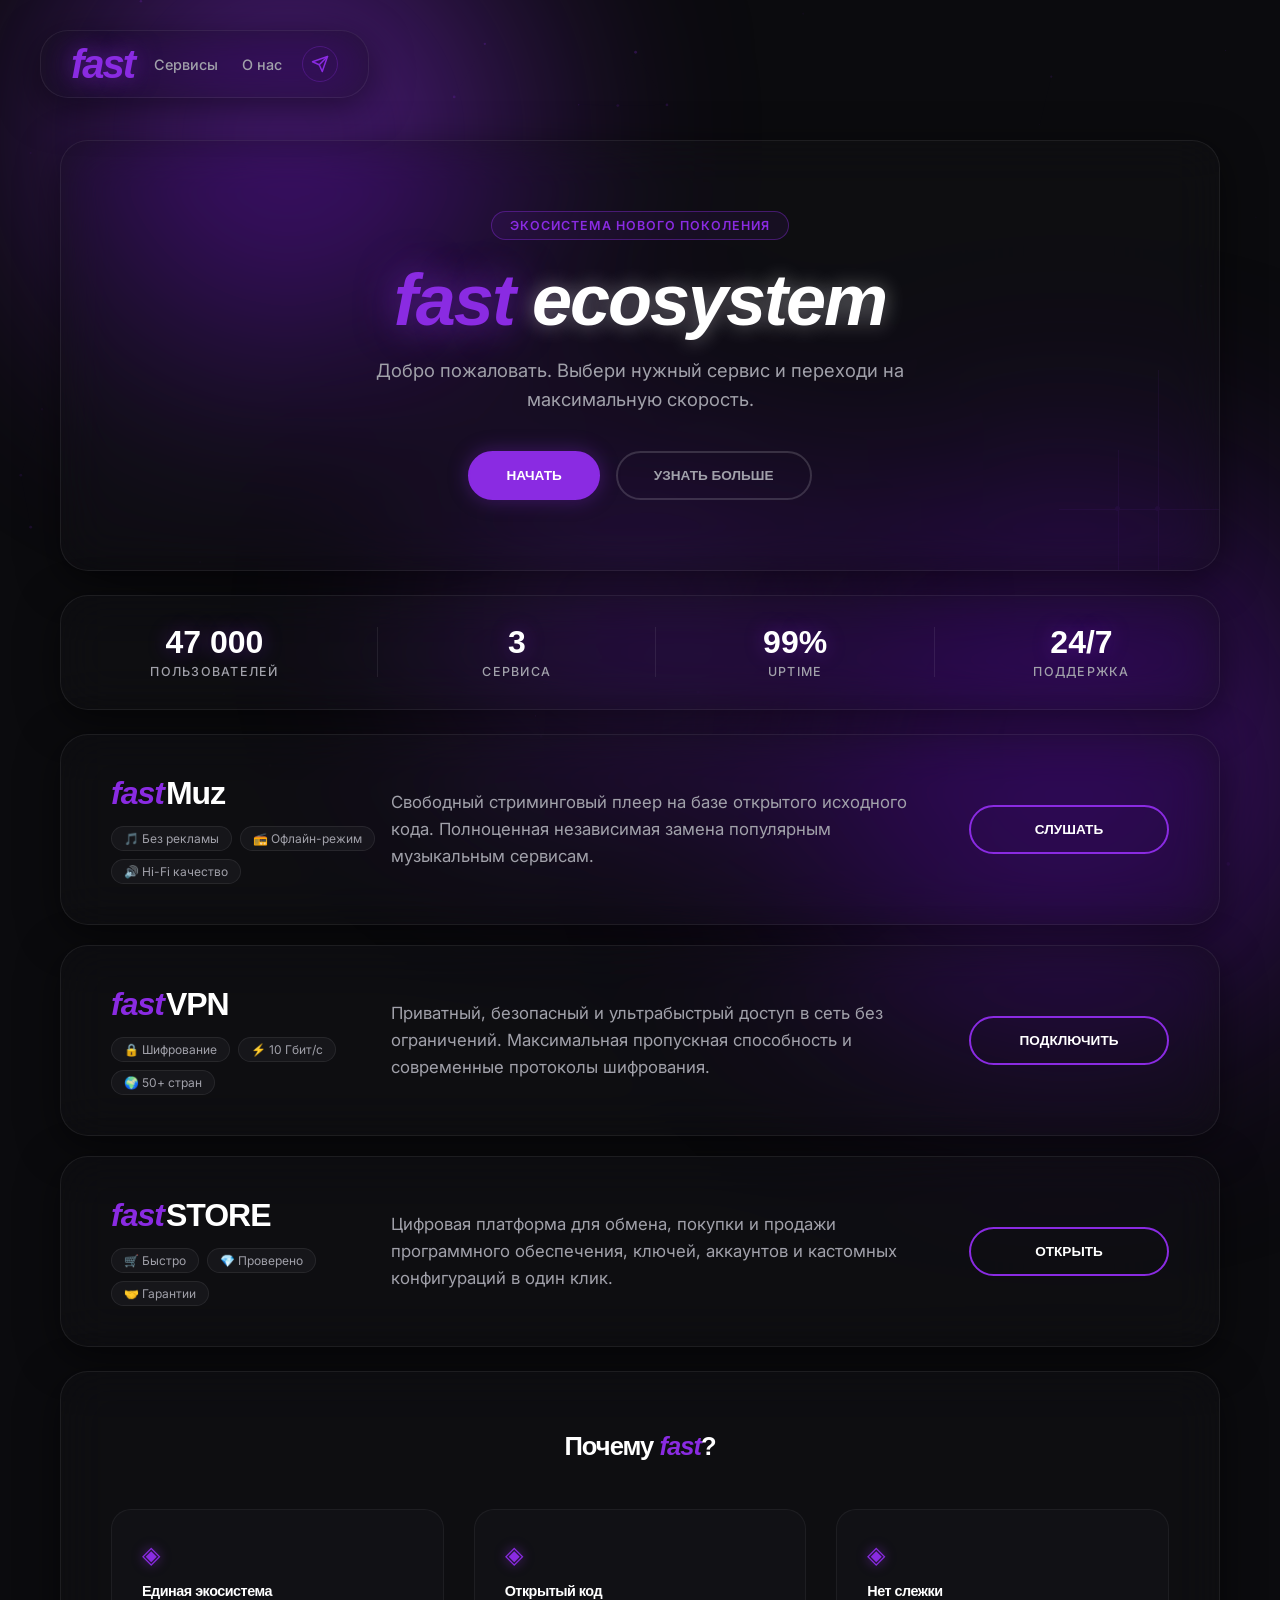
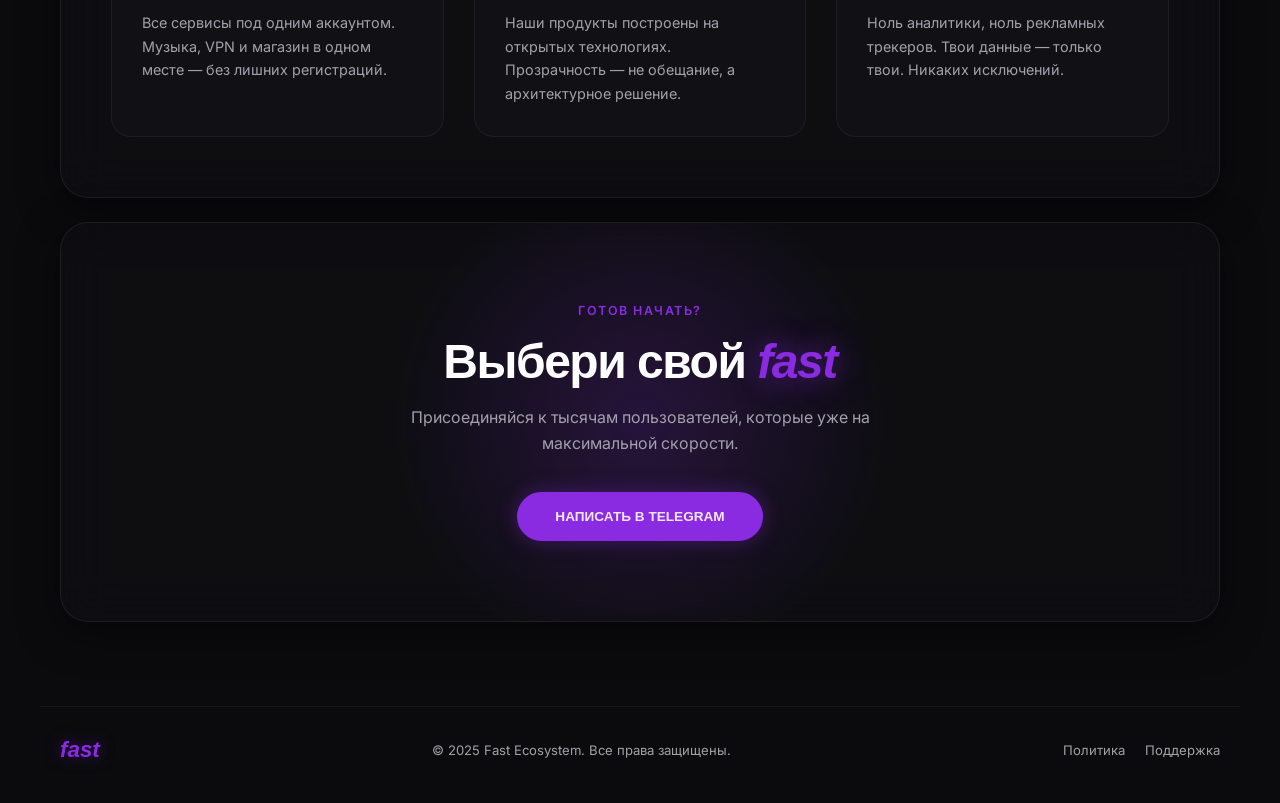
==== index.html @ edf83534 "Add files via upload" ====
<!DOCTYPE html>
<html lang="ru">
<head>
    <meta charset="UTF-8">
    <meta name="viewport" content="width=device-width, initial-scale=1.0">
    <title>FAST | Ecosystem</title>
    
    <link rel="shortcut icon" href="favicon.ico" type="image/x-icon">
    
    <link rel="preconnect" href="https://fonts.googleapis.com">
    <link rel="preconnect" href="https://fonts.gstatic.com" crossorigin>
    <link href="https://fonts.googleapis.com/css2?family=Inter:wght@400;500;600&family=Syncopate:wght@700&display=swap" rel="stylesheet">
    
    <link rel="stylesheet" href="style.css">
</head>
<body>

    <div class="blob blob-1"></div>
    <div class="blob blob-2"></div>
    <div class="blob blob-3"></div>

    <!-- Частицы фона -->
    <canvas id="particles-canvas"></canvas>

    <header class="top-nav glass-panel">
        <div class="logo"><i>fast</i></div>
        <nav class="nav-links">
            <a href="#services">Сервисы</a>
            <a href="#stats">О нас</a>
        </nav>
        <a href="https://t.me/твой_канал" target="_blank" class="tg-link">
            <svg xmlns="http://www.w3.org/2000/svg" viewBox="0 0 24 24" fill="none" stroke="currentColor" stroke-width="2" stroke-linecap="round" stroke-linejoin="round">
                <line x1="22" y1="2" x2="11" y2="13"></line>
                <polygon points="22 2 15 22 11 13 2 9 22 2"></polygon>
            </svg>
        </a>
    </header>

    <main class="container">
        
        <section class="hero glass-panel">
            <div class="hero-badge">Экосистема нового поколения</div>
            <h1 class="hero-title"><i>fast</i> <span class="white-logo">ecosystem</span></h1>
            <p class="hero-subtitle">Добро пожаловать. Выбери нужный сервис и переходи на максимальную скорость.</p>
            <div class="hero-cta">
                <a href="#services" class="btn btn-primary">Начать</a>
                <a href="#stats" class="btn btn-ghost">Узнать больше</a>
            </div>
            <!-- Декоративная сетка -->
            <div class="hero-grid-deco" aria-hidden="true">
                <div class="grid-line"></div>
                <div class="grid-line"></div>
                <div class="grid-line"></div>
                <div class="grid-dot"></div>
                <div class="grid-dot"></div>
            </div>
        </section>

        <!-- Блок статистики -->
        <section class="stats-row glass-panel" id="stats">
            <div class="stat-item">
                <span class="stat-num" data-target="47000">0</span>
                <span class="stat-label">Пользователей</span>
            </div>
            <div class="stat-divider"></div>
            <div class="stat-item">
                <span class="stat-num" data-target="3">0</span>
                <span class="stat-label">Сервиса</span>
            </div>
            <div class="stat-divider"></div>
            <div class="stat-item">
                <span class="stat-num" data-target="99" data-suffix="%">0</span>
                <span class="stat-label">Uptime</span>
            </div>
            <div class="stat-divider"></div>
            <div class="stat-item">
                <span class="stat-num" data-target="24" data-suffix="/7">0</span>
                <span class="stat-label">Поддержка</span>
            </div>
        </section>

        <div class="services-stack" id="services">

            <section class="glass-panel horizontal-card">
                <!-- Иконка сервиса -->
                
                <div class="card-left">
                    
                    <h2 class="brand-title"><i>fast</i>Muz</h2>
                    <div class="service-features">
                        <span>🎵 Без рекламы</span>
                        <span>📻 Офлайн-режим</span>
                        <span>🔊 Hi-Fi качество</span>
                    </div>
                </div>
                <div class="card-right">
                    <p class="service-desc">Свободный стриминговый плеер на базе открытого исходного кода. Полноценная независимая замена популярным музыкальным сервисам.</p>
                    <a href="#" class="btn">Слушать</a>
                </div>
            </section>

            <section class="glass-panel horizontal-card">
                
                <div class="card-left">
                    
                    <h2 class="brand-title"><i>fast</i>VPN</h2>
                    <div class="service-features">
                        <span>🔒 Шифрование</span>
                        <span>⚡ 10 Гбит/с</span>
                        <span>🌍 50+ стран</span>
                    </div>
                </div>
                <div class="card-right">
                    <p class="service-desc">Приватный, безопасный и ультрабыстрый доступ в сеть без ограничений. Максимальная пропускная способность и современные протоколы шифрования.</p>
                    <a href="#" class="btn">Подключить</a>
                </div>
            </section>

            <section class="glass-panel horizontal-card">
            
                <div class="card-left">
        
                    <h2 class="brand-title"><i>fast</i>STORE</h2>
                    <div class="service-features">
                        <span>🛒 Быстро</span>
                        <span>💎 Проверено</span>
                        <span>🤝 Гарантии</span>
                    </div>
                </div>
                <div class="card-right">
                    <p class="service-desc">Цифровая платформа для обмена, покупки и продажи программного обеспечения, ключей, аккаунтов и кастомных конфигураций в один клик.</p>
                    <a href="#" class="btn">Открыть</a>
                </div>
            </section>

        </div>

        <!-- Блок "Почему Fast" -->
        <section class="why-section glass-panel">
            <h2 class="why-title">Почему <i>fast</i>?</h2>
            <div class="why-grid">
                <div class="why-card">
                    <div class="why-icon">◈</div>
                    <h3>Единая экосистема</h3>
                    <p>Все сервисы под одним аккаунтом. Музыка, VPN и магазин в одном месте — без лишних регистраций.</p>
                </div>
                <div class="why-card">
                    <div class="why-icon">◈</div>
                    <h3>Открытый код</h3>
                    <p>Наши продукты построены на открытых технологиях. Прозрачность — не обещание, а архитектурное решение.</p>
                </div>
                <div class="why-card">
                    <div class="why-icon">◈</div>
                    <h3>Нет слежки</h3>
                    <p>Ноль аналитики, ноль рекламных трекеров. Твои данные — только твои. Никаких исключений.</p>
                </div>
            </div>
        </section>

        <!-- Призыв к действию -->
        <section class="cta-section glass-panel">
            <div class="cta-glow" aria-hidden="true"></div>
            <p class="cta-eyebrow">Готов начать?</p>
            <h2 class="cta-title">Выбери свой <i>fast</i></h2>
            <p class="cta-sub">Присоединяйся к тысячам пользователей, которые уже на максимальной скорости.</p>
            <a href="https://t.me/твой_канал" target="_blank" class="btn btn-primary">Написать в Telegram</a>
        </section>

    </main>

    <footer class="site-footer">
        <div class="footer-inner">
            <div class="footer-logo"><i>fast</i></div>
            <p class="footer-copy">© 2025 Fast Ecosystem. Все права защищены.</p>
            <div class="footer-links">
                <a href="#">Политика</a>
                <a href="#">Поддержка</a>
            </div>
        </div>
    </footer>

    <script src="script.js"></script>
</body>
</html>
---- style.css ----
/* Сброс стандартных отступов */
* {
    margin: 0;
    padding: 0;
    box-sizing: border-box;
}

:root {
    --bg-dark: #0b0b0e;
    --neon-purple: #8A2BE2; 
    --neon-dark: #5D10A6;
    --text-white: #ffffff;
    --text-gray: #a1a1aa;
}

body {
    background-color: var(--bg-dark);
    color: var(--text-white);
    font-family: 'Inter', sans-serif;
    min-height: 100vh;
    position: relative;
    overflow-x: hidden;
}

/* --- CANVAS ЧАСТИЦЫ --- */
#particles-canvas {
    position: fixed;
    top: 0; left: 0;
    width: 100%; height: 100%;
    z-index: 0;
    pointer-events: none;
    opacity: 0.4;
}

/* --- АНИМАЦИЯ ФОНА --- */
.blob {
    position: fixed;
    border-radius: 50%;
    filter: blur(120px);
    opacity: 0.5;
    z-index: -1;
    animation: float 14s ease-in-out infinite alternate;
}

.blob-1 { width: 450px; height: 450px; background: var(--neon-purple); top: -10%; left: 5%; }
.blob-2 { width: 550px; height: 550px; background: var(--neon-dark); bottom: -15%; right: -5%; animation-delay: -4s; }
.blob-3 { width: 350px; height: 350px; background: var(--neon-purple); top: 50%; left: 35%; opacity: 0.3; animation-delay: -8s; }

@keyframes float {
    0% { transform: translate(0, 0) scale(1); }
    100% { transform: translate(50px, 70px) scale(1.15); }
}

/* --- ВЕРХНЯЯ НАВИГАЦИЯ --- */
.top-nav {
    position: fixed;
    top: 30px;
    left: 40px;
    padding: 15px 30px;
    border-radius: 20px;
    z-index: 100;
    transition: opacity 0.4s ease;
    display: flex;
    align-items: center;
    gap: 20px;
}

.top-nav:hover {
    transform: none;
    border-color: rgba(255, 255, 255, 0.07);
}

.nav-links {
    display: flex;
    gap: 24px;
    align-items: center;
}

.nav-links a {
    color: var(--text-gray);
    text-decoration: none;
    font-size: 0.9rem;
    font-weight: 500;
    transition: color 0.3s ease;
}

.nav-links a:hover {
    color: var(--text-white);
}

.logo {
    font-family: 'Syncopate', sans-serif;
    font-size: 2.5rem;
    font-weight: 700;
    color: var(--neon-purple);
    letter-spacing: -2px;
    text-transform: lowercase;
    text-shadow: 0 0 25px rgba(138, 43, 226, 0.6);
    line-height: 0.8;
}

/* Иконка Telegram */
.tg-link {
    display: flex;
    align-items: center;
    justify-content: center;
    width: 36px;
    height: 36px;
    border-radius: 50%;
    color: var(--neon-purple);
    border: 1px solid rgba(138, 43, 226, 0.3);
    transition: all 0.3s ease;
    margin-left: auto;
}

.tg-link svg {
    width: 18px;
    height: 18px;
}

.tg-link:hover {
    color: var(--text-white);
    background: var(--neon-purple);
    border-color: var(--neon-purple);
    box-shadow: 0 0 15px var(--neon-purple);
    transform: translateY(-2px);
}

/* --- ОСНОВНОЙ КОНТЕЙНЕР --- */
.container {
    width: 100%;
    max-width: 1200px;
    margin: 0 auto;
    padding: 140px 20px 60px 20px;
    position: relative;
    z-index: 1;
}

/* --- СТИЛЬ ЖИДКОГО СТЕКЛА --- */
.glass-panel {
    background: rgba(18, 18, 22, 0.45);
    backdrop-filter: blur(24px) saturate(180%);
    -webkit-backdrop-filter: blur(24px) saturate(180%);
    border: 1px solid rgba(255, 255, 255, 0.07);
    box-shadow: 0 10px 40px 0 rgba(0, 0, 0, 0.5);
    border-radius: 28px;
}

/* --- ПРИВЕТСТВЕННЫЙ БЛОК --- */
.hero {
    padding: 70px 60px;
    text-align: center;
    margin-bottom: 24px;
    position: relative;
    overflow: hidden;
}

.hero-badge {
    display: inline-block;
    padding: 6px 18px;
    border: 1px solid rgba(138, 43, 226, 0.4);
    border-radius: 50px;
    font-size: 0.78rem;
    font-weight: 600;
    color: var(--neon-purple);
    letter-spacing: 0.08em;
    text-transform: uppercase;
    margin-bottom: 24px;
    background: rgba(138, 43, 226, 0.08);
}

.hero-title {
    font-family: 'Syncopate', sans-serif;
    font-size: clamp(2.5rem, 6vw, 4.5rem);
    font-weight: 700;
    margin-bottom: 20px;
    letter-spacing: -2px;
    line-height: 1;
}

.hero-title i {
    font-style: italic;
    color: var(--neon-purple);
    text-transform: lowercase;
    text-shadow: 0 0 40px rgba(138, 43, 226, 0.7);
}

/* Белый дизайн для слова "экосистема" */
.white-logo {
    font-style: italic;
    text-transform: lowercase;
    letter-spacing: -2px;
    color: var(--text-white);
    text-shadow: 0 0 20px rgba(255, 255, 255, 0.4);
}

.hero-subtitle {
    color: var(--text-gray);
    font-size: 1.15rem;
    line-height: 1.6;
    max-width: 560px;
    margin: 0 auto 36px;
}

.hero-cta {
    display: flex;
    gap: 16px;
    justify-content: center;
    align-items: center;
}

/* Декоративная сетка в hero */
.hero-grid-deco {
    position: absolute;
    bottom: 0; right: 0;
    width: 200px; height: 200px;
    pointer-events: none;
    opacity: 0.07;
}

.grid-line {
    position: absolute;
    background: var(--neon-purple);
}

.hero-grid-deco .grid-line:nth-child(1) {
    width: 1px; height: 100%;
    right: 60px; top: 0;
}

.hero-grid-deco .grid-line:nth-child(2) {
    width: 1px; height: 60%;
    right: 100px; bottom: 0;
}

.hero-grid-deco .grid-line:nth-child(3) {
    width: 80%; height: 1px;
    right: 0; bottom: 60px;
}

.grid-dot {
    position: absolute;
    width: 5px; height: 5px;
    background: var(--neon-purple);
    border-radius: 50%;
}

.hero-grid-deco .grid-dot:nth-child(4) { right: 59px; bottom: 59px; opacity: 3; }
.hero-grid-deco .grid-dot:nth-child(5) { right: 99px; bottom: 59px; opacity: 2; }

/* --- БЛОК СТАТИСТИКИ --- */
.stats-row {
    display: flex;
    align-items: center;
    justify-content: space-around;
    padding: 30px 40px;
    margin-bottom: 24px;
}

.stat-item {
    display: flex;
    flex-direction: column;
    align-items: center;
    gap: 6px;
}

.stat-num {
    font-family: 'Syncopate', sans-serif;
    font-size: 2rem;
    font-weight: 700;
    color: var(--text-white);
    text-shadow: 0 0 20px rgba(138, 43, 226, 0.4);
    line-height: 1;
    min-width: 80px;
    text-align: center;
}

.stat-label {
    font-size: 0.78rem;
    color: var(--text-gray);
    text-transform: uppercase;
    letter-spacing: 0.1em;
    font-weight: 500;
}

.stat-divider {
    width: 1px;
    height: 50px;
    background: rgba(255,255,255,0.08);
}

/* --- СТОПКА БЛОКОВ --- */
.services-stack {
    display: flex;
    flex-direction: column;
    gap: 20px;
    margin-bottom: 24px;
}

/* --- ИКОНКА СЕРВИСА --- */
.service-icon-wrap {
    position: absolute;
    top: 30px;
    right: 30px;
    width: 56px;
    height: 56px;
    border: 1px solid rgba(138, 43, 226, 0.2);
    border-radius: 16px;
    display: flex;
    align-items: center;
    justify-content: center;
    background: rgba(138, 43, 226, 0.07);
}

.service-icon {
    width: 32px;
    height: 32px;
    color: var(--neon-purple);
}

/* --- ГОРИЗОНТАЛЬНАЯ КАРТОЧКА --- */
.horizontal-card {
    padding: 40px 50px;
    display: flex;
    flex-direction: row;
    align-items: center;
    justify-content: space-between;
    transition: transform 0.4s cubic-bezier(0.16, 1, 0.3, 1), border-color 0.3s ease, box-shadow 0.3s ease;
    position: relative;
    overflow: hidden;
}

/* Тонкая полоска-акцент слева */
.horizontal-card::before {
    content: '';
    position: absolute;
    left: 0; top: 20%; bottom: 20%;
    width: 2px;
    background: linear-gradient(to bottom, transparent, var(--neon-purple), transparent);
    opacity: 0;
    transition: opacity 0.4s ease;
}

.horizontal-card:hover::before {
    opacity: 1;
}

.horizontal-card:hover {
    transform: translateX(10px);
    border-color: rgba(138, 43, 226, 0.3);
    box-shadow: -10px 10px 40px 0 rgba(138, 43, 226, 0.15);
}

.card-left {
    flex: 0 0 280px;
}

.card-right {
    flex: 1;
    display: flex;
    flex-direction: row;
    align-items: center;
    justify-content: space-between;
    gap: 40px;
}

/* Тег сервиса */
.service-tag {
    font-size: 0.72rem;
    font-weight: 600;
    text-transform: uppercase;
    letter-spacing: 0.12em;
    color: var(--neon-purple);
    margin-bottom: 8px;
    opacity: 0.8;
}

/* Фичи сервиса */
.service-features {
    display: flex;
    flex-wrap: wrap;
    gap: 8px;
    margin-top: 14px;
}

.service-features span {
    font-size: 0.75rem;
    color: var(--text-gray);
    background: rgba(255,255,255,0.04);
    border: 1px solid rgba(255,255,255,0.07);
    border-radius: 20px;
    padding: 4px 12px;
    white-space: nowrap;
}

/* --- СТИЛИЗАЦИЯ ТЕКСТА ВНУТРИ КАРТОЧЕК --- */
.brand-title {
    font-family: 'Syncopate', sans-serif;
    font-size: 2rem;
    font-weight: 700;
    letter-spacing: -1px;
    margin: 0;
}

.brand-title i {
    font-style: italic;
    color: var(--neon-purple);
    text-transform: lowercase;
    padding-right: 2px;
}

.service-desc {
    color: var(--text-gray);
    font-size: 1.05rem;
    line-height: 1.6;
    margin: 0;
    flex: 1;
}

/* --- КНОПКИ --- */
.btn {
    display: inline-block;
    width: 200px;
    flex-shrink: 0;
    text-align: center;
    padding: 15px 0;
    background: transparent;
    color: var(--text-white);
    text-decoration: none;
    font-family: 'Syncopate', sans-serif;
    font-size: 0.85rem;
    font-weight: 700;
    text-transform: uppercase;
    border: 2px solid var(--neon-purple);
    border-radius: 50px;
    transition: all 0.3s ease;
}

.btn:hover {
    background: var(--neon-purple);
    box-shadow: 0 0 25px var(--neon-purple);
}

.btn-primary {
    background: var(--neon-purple);
    box-shadow: 0 0 20px rgba(138,43,226,0.35);
    width: auto;
    padding: 15px 36px;
}

.btn-primary:hover {
    box-shadow: 0 0 35px var(--neon-purple);
    transform: translateY(-2px);
}

.btn-ghost {
    border-color: rgba(255,255,255,0.15);
    color: var(--text-gray);
    width: auto;
    padding: 15px 36px;
}

.btn-ghost:hover {
    border-color: rgba(255,255,255,0.4);
    color: var(--text-white);
    background: transparent;
    box-shadow: none;
}

/* --- БЛОК "ПОЧЕМУ FAST" --- */
.why-section {
    padding: 60px 50px;
    margin-bottom: 24px;
}

.why-title {
    font-family: 'Syncopate', sans-serif;
    font-size: 1.6rem;
    font-weight: 700;
    letter-spacing: -1px;
    text-align: center;
    margin-bottom: 48px;
}

.why-title i {
    font-style: italic;
    color: var(--neon-purple);
    text-transform: lowercase;
}

.why-grid {
    display: grid;
    grid-template-columns: repeat(3, 1fr);
    gap: 30px;
}

.why-card {
    padding: 30px;
    border: 1px solid rgba(255,255,255,0.05);
    border-radius: 20px;
    background: rgba(255,255,255,0.02);
    transition: border-color 0.3s ease, transform 0.3s ease;
}

.why-card:hover {
    border-color: rgba(138, 43, 226, 0.25);
    transform: translateY(-4px);
}

.why-icon {
    font-size: 1.5rem;
    color: var(--neon-purple);
    margin-bottom: 14px;
    display: block;
    text-shadow: 0 0 12px rgba(138,43,226,0.6);
}

.why-card h3 {
    font-family: 'Syncopate', sans-serif;
    font-size: 0.9rem;
    font-weight: 700;
    letter-spacing: -0.5px;
    margin-bottom: 12px;
    color: var(--text-white);
}

.why-card p {
    font-size: 0.9rem;
    line-height: 1.65;
    color: var(--text-gray);
}

/* --- CTA СЕКЦИЯ --- */
.cta-section {
    padding: 80px 60px;
    text-align: center;
    margin-bottom: 24px;
    position: relative;
    overflow: hidden;
}

.cta-glow {
    position: absolute;
    width: 500px; height: 500px;
    background: radial-gradient(circle, rgba(138,43,226,0.2) 0%, transparent 70%);
    top: 50%; left: 50%;
    transform: translate(-50%, -50%);
    pointer-events: none;
    animation: pulse-glow 4s ease-in-out infinite;
}

@keyframes pulse-glow {
    0%, 100% { opacity: 0.6; transform: translate(-50%, -50%) scale(1); }
    50% { opacity: 1; transform: translate(-50%, -50%) scale(1.1); }
}

.cta-eyebrow {
    font-size: 0.78rem;
    font-weight: 600;
    text-transform: uppercase;
    letter-spacing: 0.12em;
    color: var(--neon-purple);
    margin-bottom: 16px;
    position: relative;
}

.cta-title {
    font-family: 'Syncopate', sans-serif;
    font-size: clamp(1.8rem, 4vw, 3rem);
    font-weight: 700;
    letter-spacing: -1.5px;
    margin-bottom: 16px;
    position: relative;
}

.cta-title i {
    font-style: italic;
    color: var(--neon-purple);
    text-transform: lowercase;
    text-shadow: 0 0 30px rgba(138,43,226,0.6);
}

.cta-sub {
    color: var(--text-gray);
    font-size: 1rem;
    line-height: 1.6;
    max-width: 460px;
    margin: 0 auto 36px;
    position: relative;
}

/* --- ФУТЕР --- */
.site-footer {
    position: relative;
    z-index: 1;
    padding: 30px 20px 40px;
    border-top: 1px solid rgba(255,255,255,0.05);
    max-width: 1200px;
    margin: 0 auto;
}

.footer-inner {
    display: flex;
    align-items: center;
    justify-content: space-between;
    gap: 20px;
}

.footer-logo {
    font-family: 'Syncopate', sans-serif;
    font-size: 1.4rem;
    font-weight: 700;
    color: var(--neon-purple);
    text-shadow: 0 0 15px rgba(138,43,226,0.5);
}

.footer-logo i {
    font-style: italic;
}

.footer-copy {
    color: var(--text-gray);
    font-size: 0.82rem;
}

.footer-links {
    display: flex;
    gap: 20px;
}

.footer-links a {
    color: var(--text-gray);
    text-decoration: none;
    font-size: 0.82rem;
    transition: color 0.3s ease;
}

.footer-links a:hover {
    color: var(--text-white);
}

/* ========================================================
   АНИМАЦИИ ПЛАВНОГО ПОЯВЛЕНИЯ (FADE-UP)
   ======================================================== */

@keyframes fadeUp {
    0% { opacity: 0; transform: translateY(40px); }
    100% { opacity: 1; transform: translateY(0); }
}

@keyframes fadeRight {
    0% { opacity: 0; transform: translateX(-40px); }
    100% { opacity: 1; transform: translateX(0); }
}

.top-nav,
.hero,
.stats-row,
.horizontal-card,
.brand-title,
.service-desc,
.btn:not(.btn-primary):not(.btn-ghost),
.why-section,
.cta-section { opacity: 0; }

/* Появление элементов */
.top-nav { animation: fadeRight 1s cubic-bezier(0.16, 1, 0.3, 1) 0.1s forwards; }
.hero { animation: fadeUp 1s cubic-bezier(0.16, 1, 0.3, 1) 0.3s forwards; }
.stats-row { animation: fadeUp 1s cubic-bezier(0.16, 1, 0.3, 1) 0.45s forwards; }

.horizontal-card:nth-child(1) { animation: fadeUp 1s cubic-bezier(0.16, 1, 0.3, 1) 0.55s forwards; }
.horizontal-card:nth-child(2) { animation: fadeUp 1s cubic-bezier(0.16, 1, 0.3, 1) 0.7s forwards; }
.horizontal-card:nth-child(3) { animation: fadeUp 1s cubic-bezier(0.16, 1, 0.3, 1) 0.85s forwards; }

.horizontal-card:nth-child(1) .brand-title { animation: fadeUp 0.8s ease-out 0.8s forwards; }
.horizontal-card:nth-child(1) .service-desc { animation: fadeUp 0.8s ease-out 0.9s forwards; }
.horizontal-card:nth-child(1) .btn:not(.btn-primary):not(.btn-ghost) { animation: fadeUp 0.8s ease-out 1.0s forwards; }

.horizontal-card:nth-child(2) .brand-title { animation: fadeUp 0.8s ease-out 1.0s forwards; }
.horizontal-card:nth-child(2) .service-desc { animation: fadeUp 0.8s ease-out 1.1s forwards; }
.horizontal-card:nth-child(2) .btn:not(.btn-primary):not(.btn-ghost) { animation: fadeUp 0.8s ease-out 1.2s forwards; }

.horizontal-card:nth-child(3) .brand-title { animation: fadeUp 0.8s ease-out 1.2s forwards; }
.horizontal-card:nth-child(3) .service-desc { animation: fadeUp 0.8s ease-out 1.3s forwards; }
.horizontal-card:nth-child(3) .btn:not(.btn-primary):not(.btn-ghost) { animation: fadeUp 0.8s ease-out 1.4s forwards; }

.why-section { animation: fadeUp 1s cubic-bezier(0.16, 1, 0.3, 1) 1s forwards; }
.cta-section { animation: fadeUp 1s cubic-bezier(0.16, 1, 0.3, 1) 1.1s forwards; }

/* --- МОБИЛЬНАЯ АДАПТАЦИЯ --- */
@media (max-width: 900px) {
    .horizontal-card {
        flex-direction: column;
        align-items: flex-start;
        padding: 35px 30px;
        gap: 20px;
    }
    .card-left { flex: none; width: 100%; }
    .card-right { flex-direction: column; align-items: flex-start; gap: 25px; width: 100%; }
    .btn:not(.btn-primary):not(.btn-ghost) { width: 100%; }
    .top-nav { left: 20px; top: 20px; padding: 15px 25px; }
    .nav-links { display: none; }
    .hero { padding: 50px 24px; }
    .hero-cta { flex-direction: column; }
    .btn-primary, .btn-ghost { width: 100%; }
    .stats-row { flex-wrap: wrap; gap: 24px; padding: 24px 30px; }
    .stat-divider { display: none; }
    .stat-item { flex: 1 0 40%; }
    .why-grid { grid-template-columns: 1fr; }
    .why-section { padding: 40px 24px; }
    .cta-section { padding: 50px 24px; }
    .service-icon-wrap { display: none; }
    .footer-inner { flex-direction: column; text-align: center; }
}
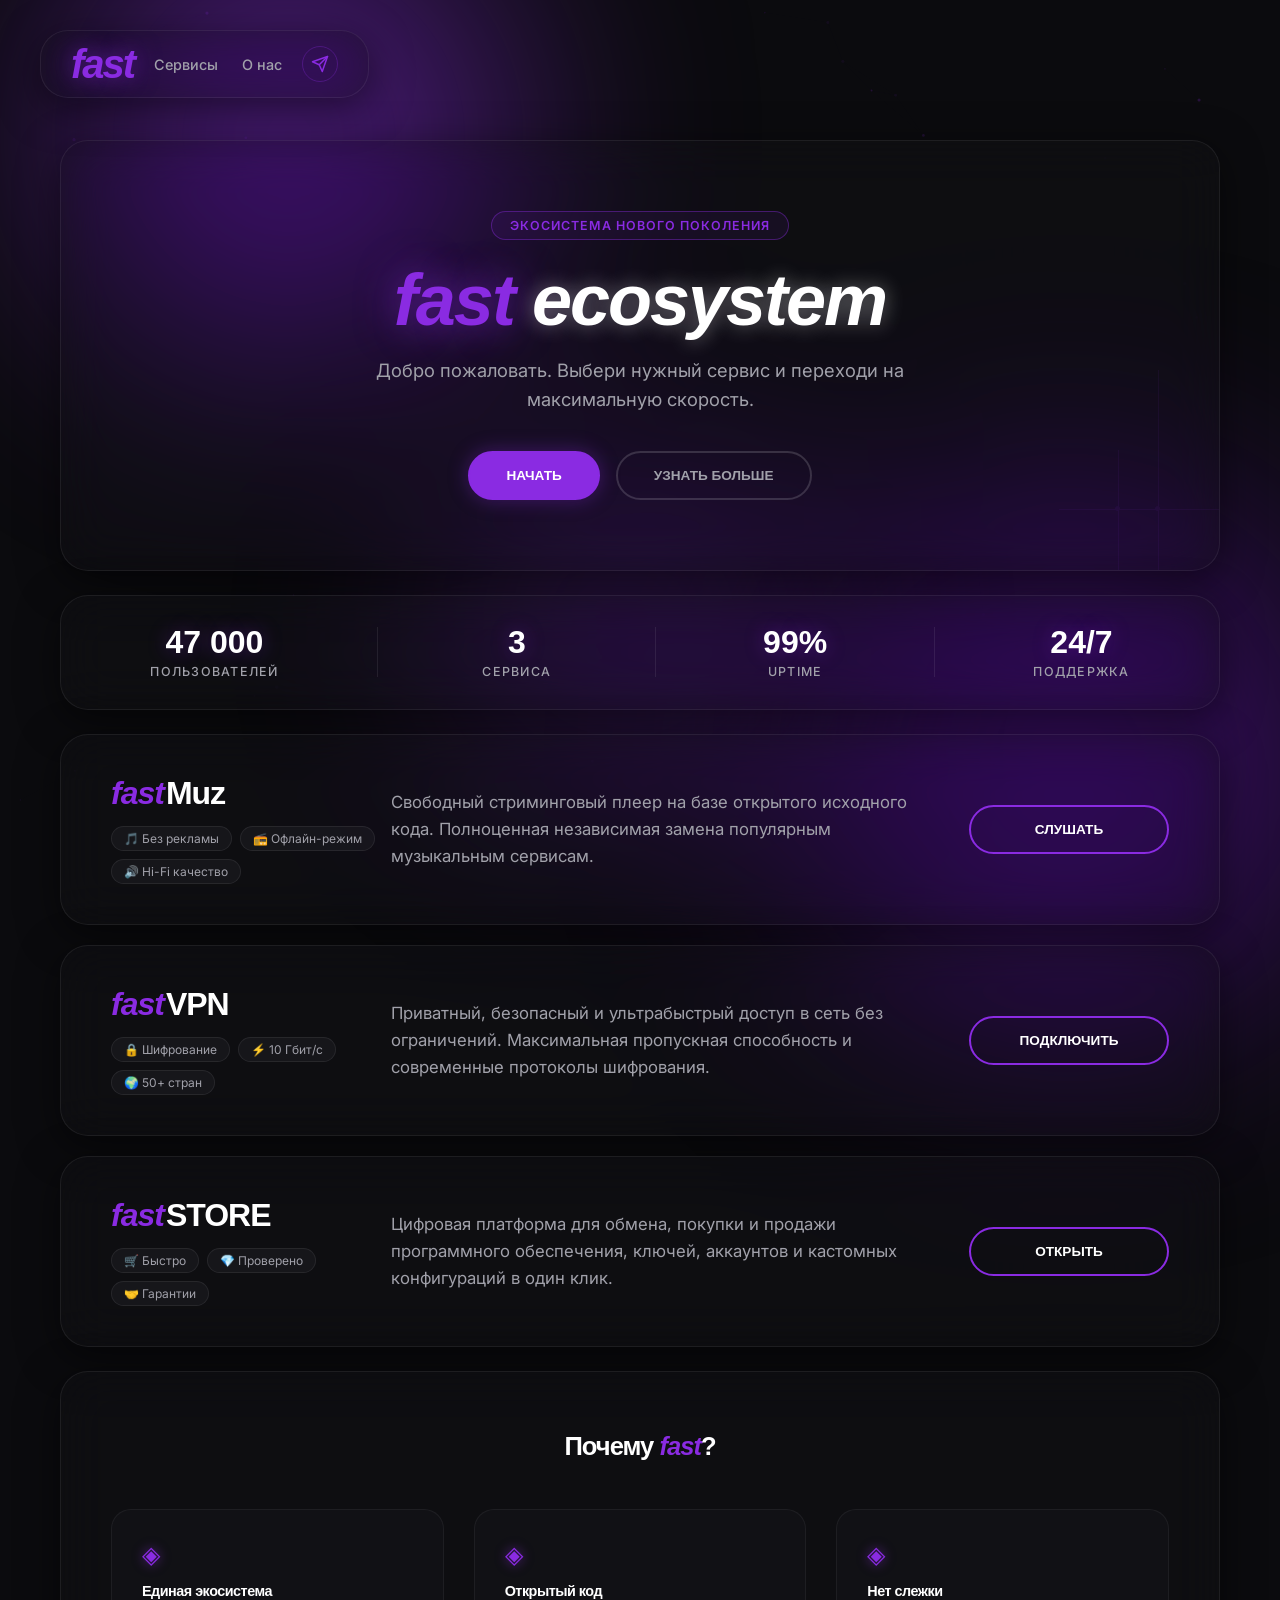
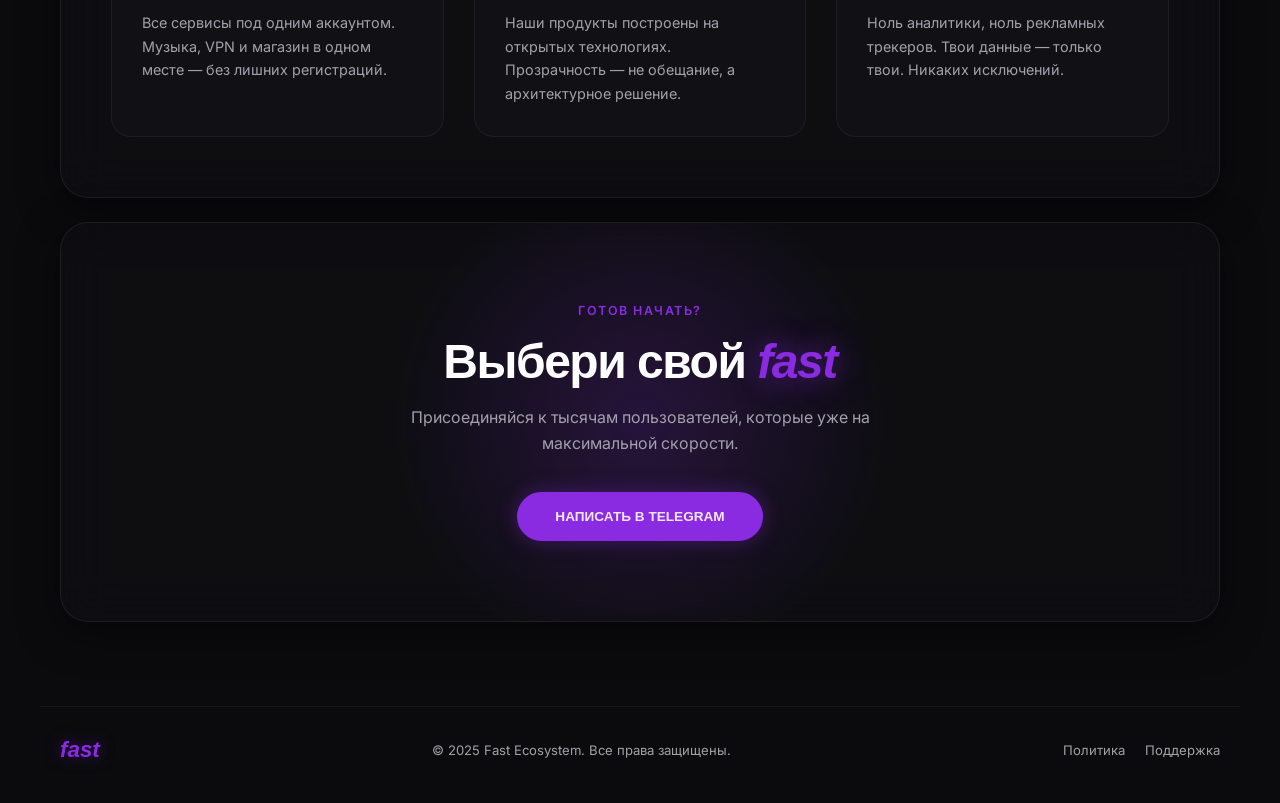
==== commit 1c132d1c: "index.html" ====
--- a/index.html
+++ b/index.html
@@ -95,7 +95,7 @@
                 </div>
                 <div class="card-right">
                     <p class="service-desc">Свободный стриминговый плеер на базе открытого исходного кода. Полноценная независимая замена популярным музыкальным сервисам.</p>
-                    <a href="#" class="btn">Слушать</a>
+                    <a href="233/index(1).html" class="btn">Слушать</a>
                 </div>
             </section>
 
@@ -112,7 +112,7 @@
                 </div>
                 <div class="card-right">
                     <p class="service-desc">Приватный, безопасный и ультрабыстрый доступ в сеть без ограничений. Максимальная пропускная способность и современные протоколы шифрования.</p>
-                    <a href="#" class="btn">Подключить</a>
+                    <a href="233/index(2).html" class="btn">Подключить</a>
                 </div>
             </section>
 
@@ -129,7 +129,7 @@
                 </div>
                 <div class="card-right">
                     <p class="service-desc">Цифровая платформа для обмена, покупки и продажи программного обеспечения, ключей, аккаунтов и кастомных конфигураций в один клик.</p>
-                    <a href="#" class="btn">Открыть</a>
+                    <a href="233/index(3).html" class="btn">Открыть</a>
                 </div>
             </section>
 
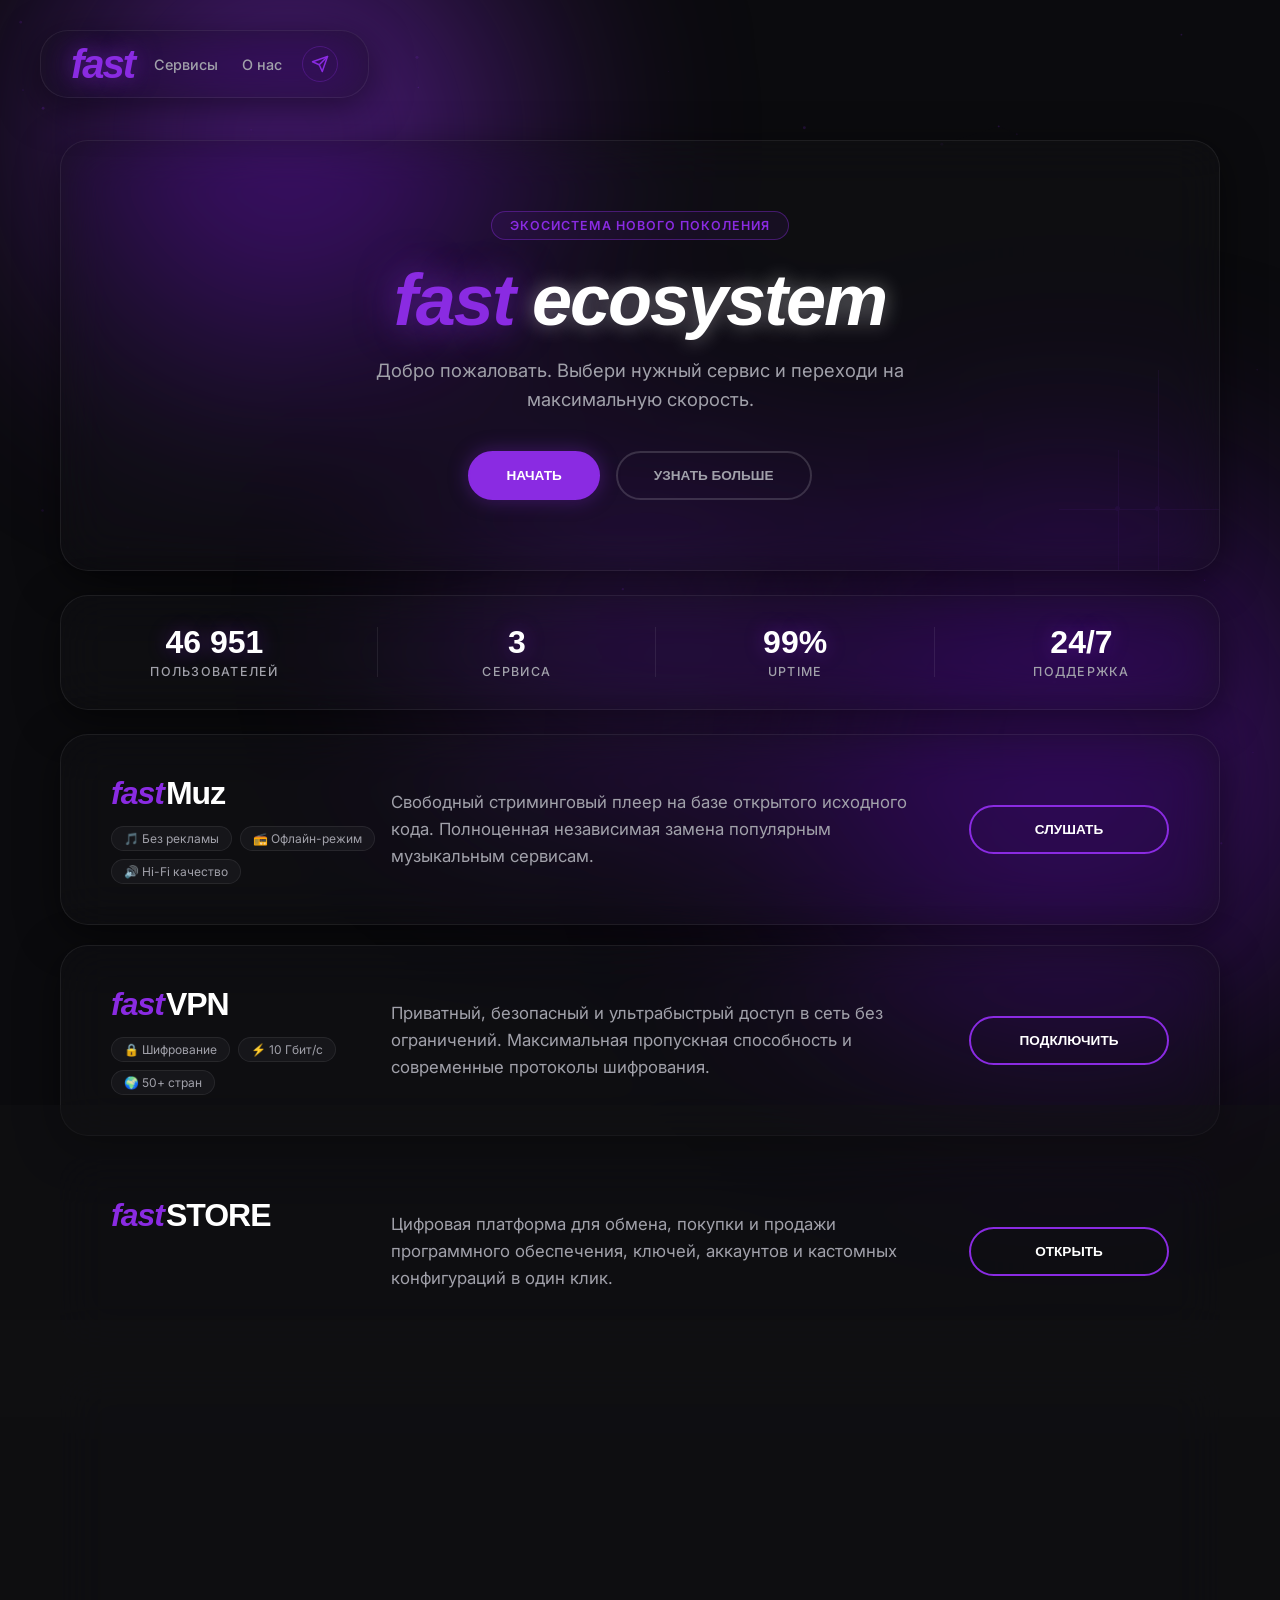
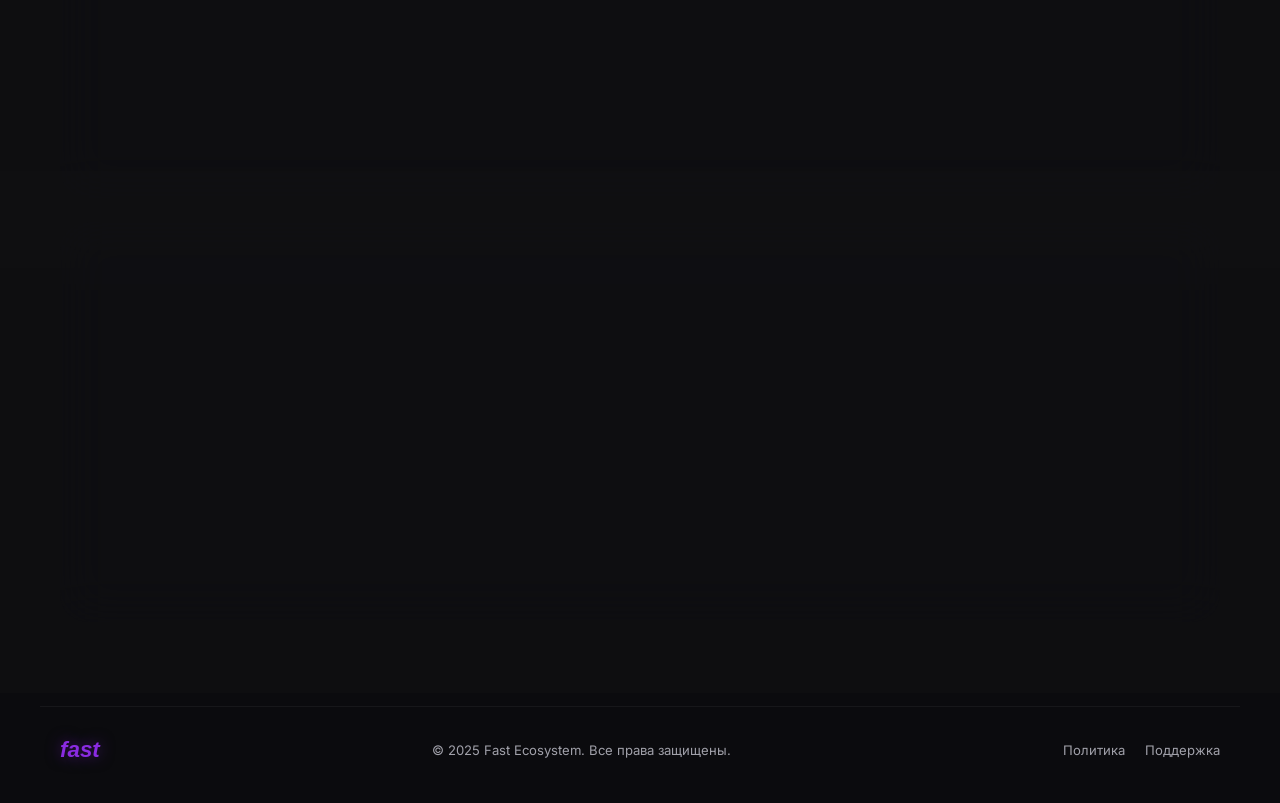
==== commit 349a05df: "index.html" ====
--- a/index.html
+++ b/index.html
@@ -95,7 +95,7 @@
                 </div>
                 <div class="card-right">
                     <p class="service-desc">Свободный стриминговый плеер на базе открытого исходного кода. Полноценная независимая замена популярным музыкальным сервисам.</p>
-                    <a href="233/index(1).html" class="btn">Слушать</a>
+                    <a href="233/index (1).html" class="btn">Слушать</a>
                 </div>
             </section>
 
@@ -112,7 +112,7 @@
                 </div>
                 <div class="card-right">
                     <p class="service-desc">Приватный, безопасный и ультрабыстрый доступ в сеть без ограничений. Максимальная пропускная способность и современные протоколы шифрования.</p>
-                    <a href="233/index(2).html" class="btn">Подключить</a>
+                    <a href="233/index (2).html" class="btn">Подключить</a>
                 </div>
             </section>
 
@@ -129,7 +129,7 @@
                 </div>
                 <div class="card-right">
                     <p class="service-desc">Цифровая платформа для обмена, покупки и продажи программного обеспечения, ключей, аккаунтов и кастомных конфигураций в один клик.</p>
-                    <a href="233/index(3).html" class="btn">Открыть</a>
+                    <a href="233/index (3).html" class="btn">Открыть</a>
                 </div>
             </section>
 
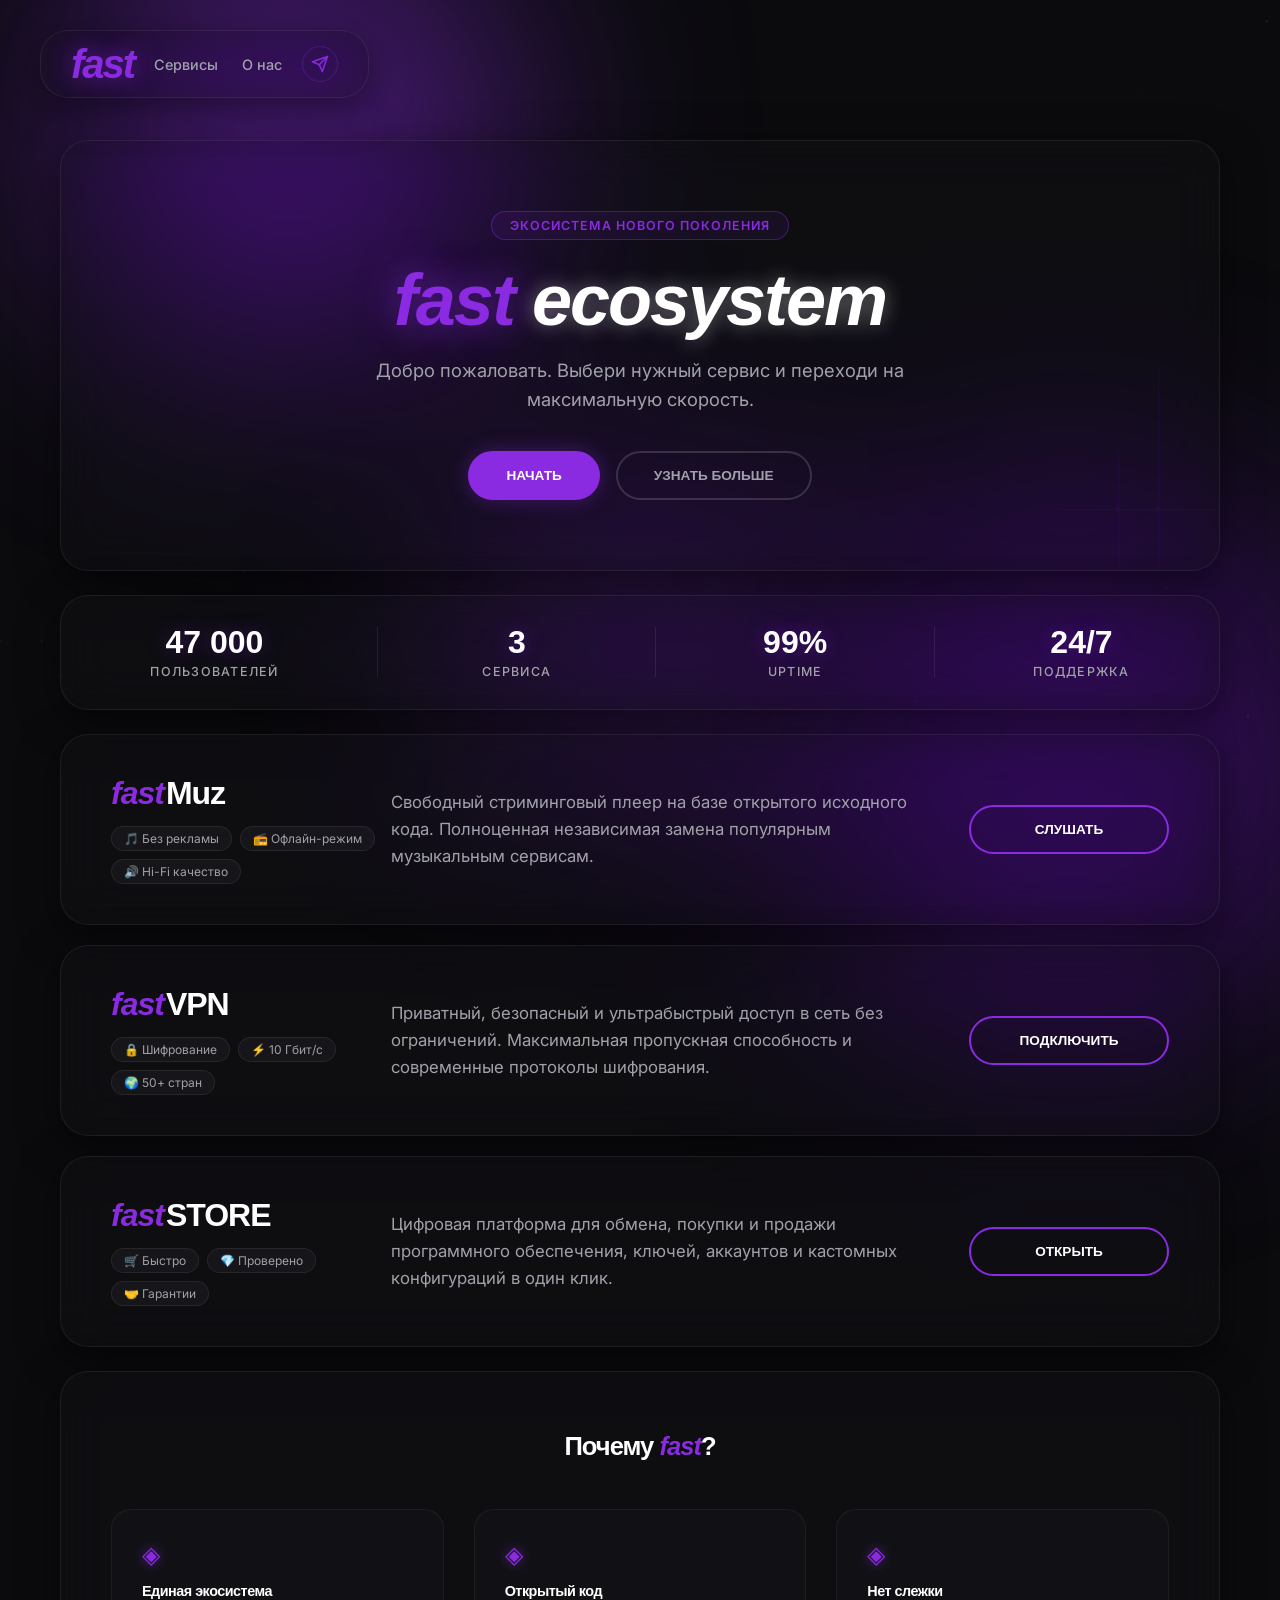
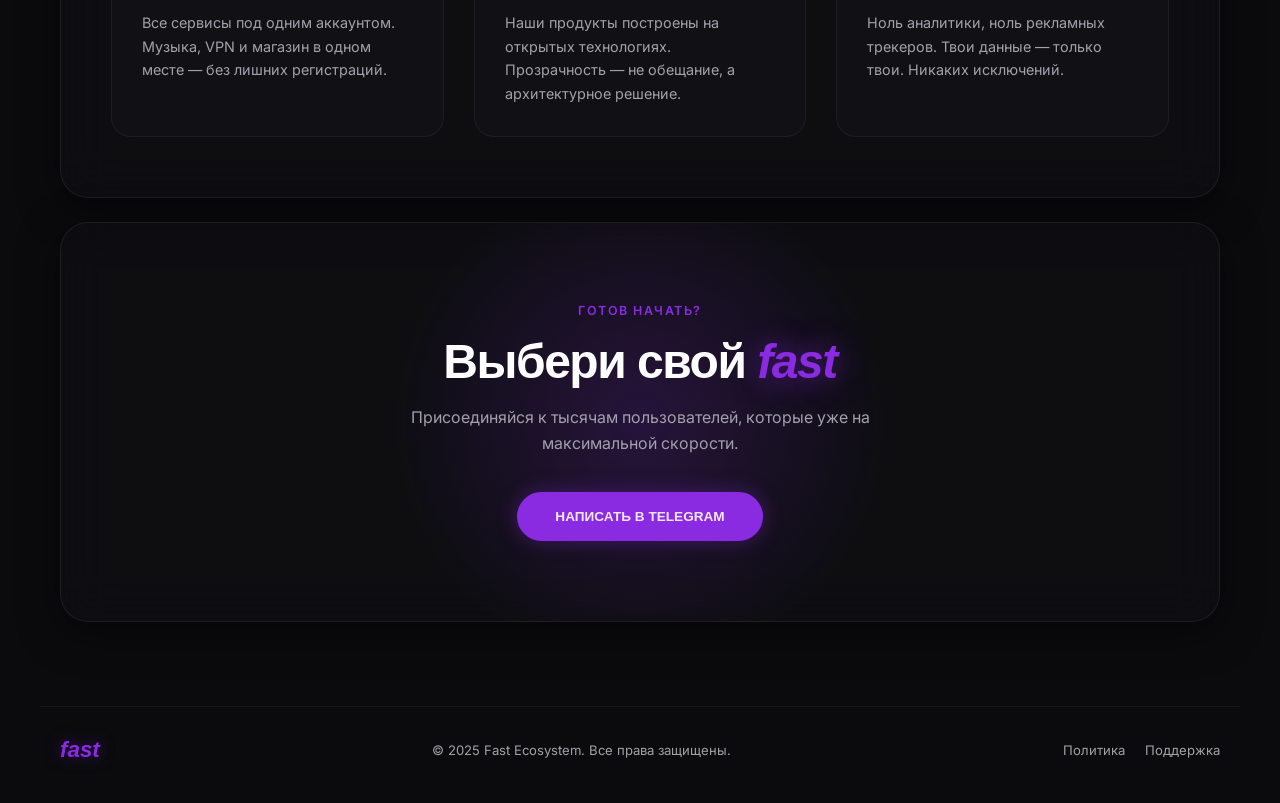
==== commit eebc12c8: "index.html" ====
--- a/index.html
+++ b/index.html
@@ -28,7 +28,7 @@
             <a href="#services">Сервисы</a>
             <a href="#stats">О нас</a>
         </nav>
-        <a href="https://t.me/твой_канал" target="_blank" class="tg-link">
+        <a href="https://t.me/fasti4kom" target="_blank" class="tg-link">
             <svg xmlns="http://www.w3.org/2000/svg" viewBox="0 0 24 24" fill="none" stroke="currentColor" stroke-width="2" stroke-linecap="round" stroke-linejoin="round">
                 <line x1="22" y1="2" x2="11" y2="13"></line>
                 <polygon points="22 2 15 22 11 13 2 9 22 2"></polygon>
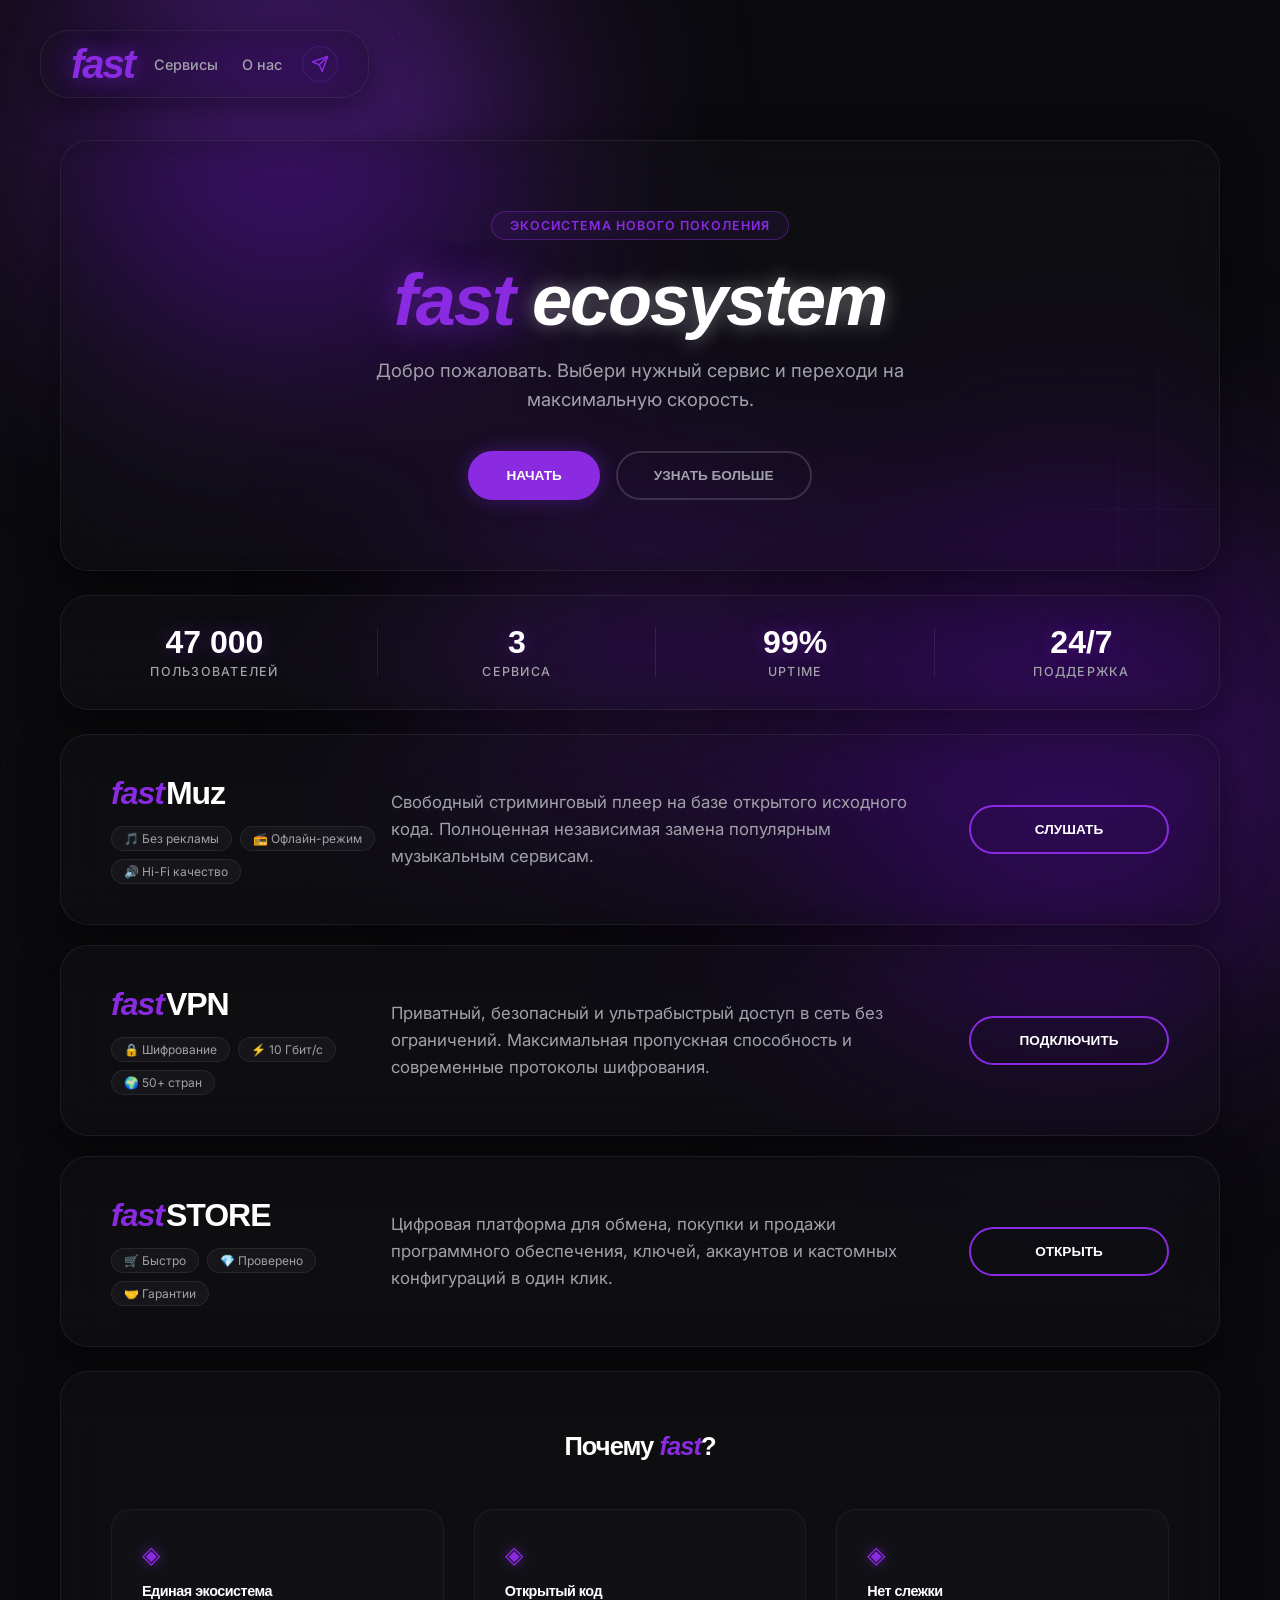
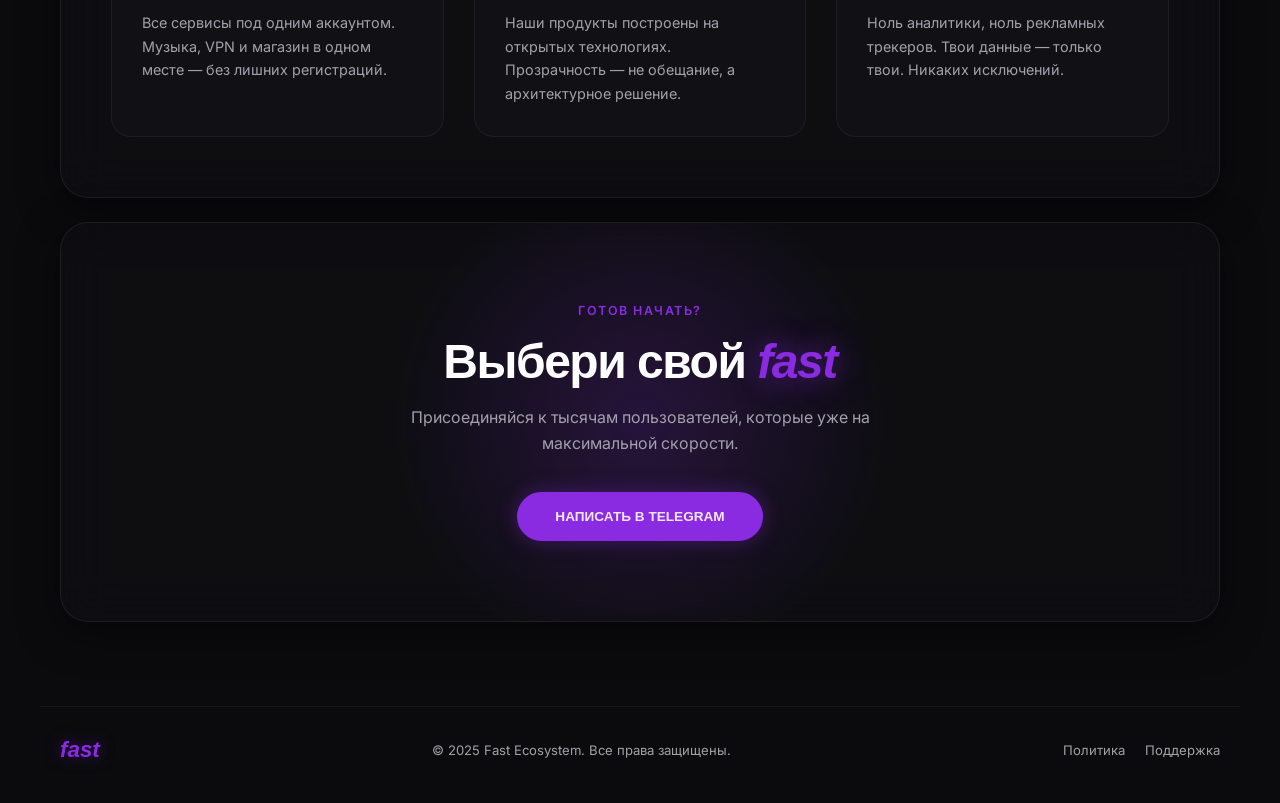
==== commit 371317f6: "Update index.html" ====
--- a/index.html
+++ b/index.html
@@ -28,7 +28,7 @@
             <a href="#services">Сервисы</a>
             <a href="#stats">О нас</a>
         </nav>
-        <a href="https://t.me/fasti4kom" target="_blank" class="tg-link">
+        <a href="t.me/fasti4kom" target="_blank" class="tg-link">
             <svg xmlns="http://www.w3.org/2000/svg" viewBox="0 0 24 24" fill="none" stroke="currentColor" stroke-width="2" stroke-linecap="round" stroke-linejoin="round">
                 <line x1="22" y1="2" x2="11" y2="13"></line>
                 <polygon points="22 2 15 22 11 13 2 9 22 2"></polygon>
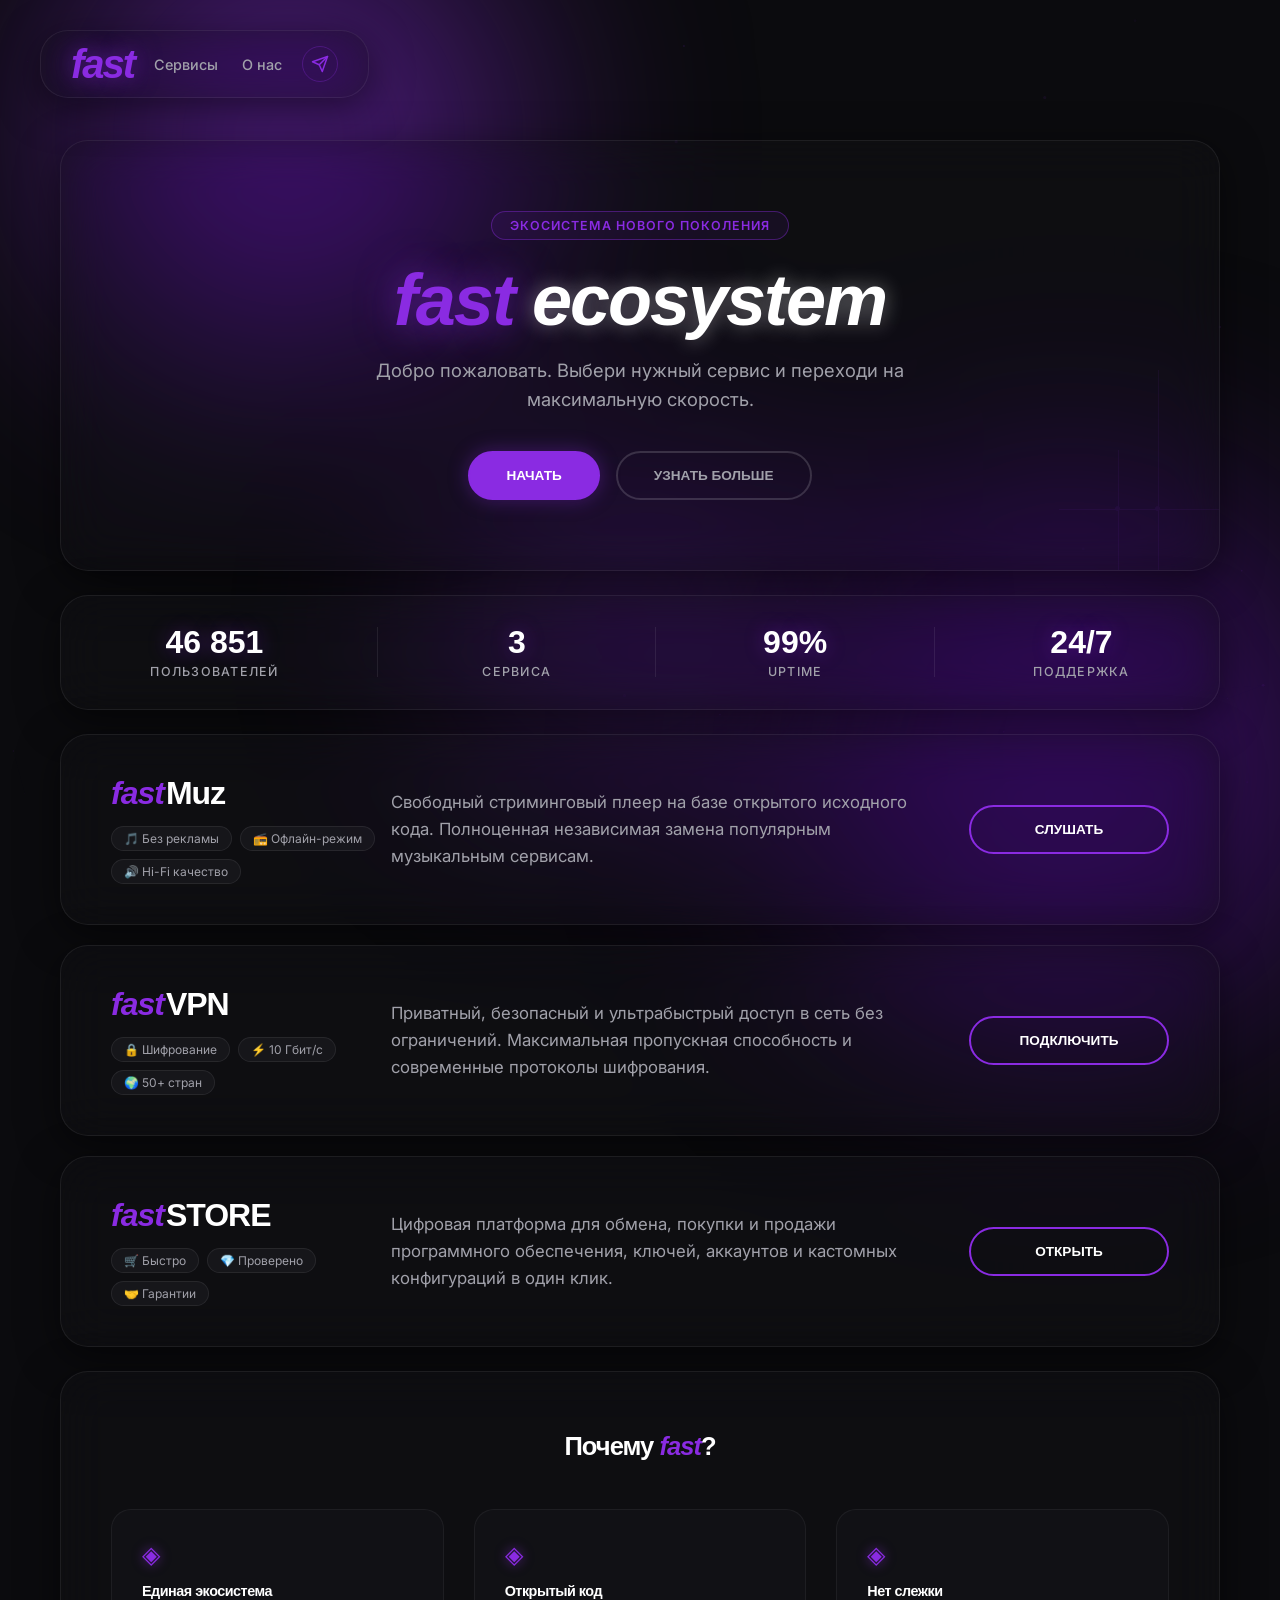
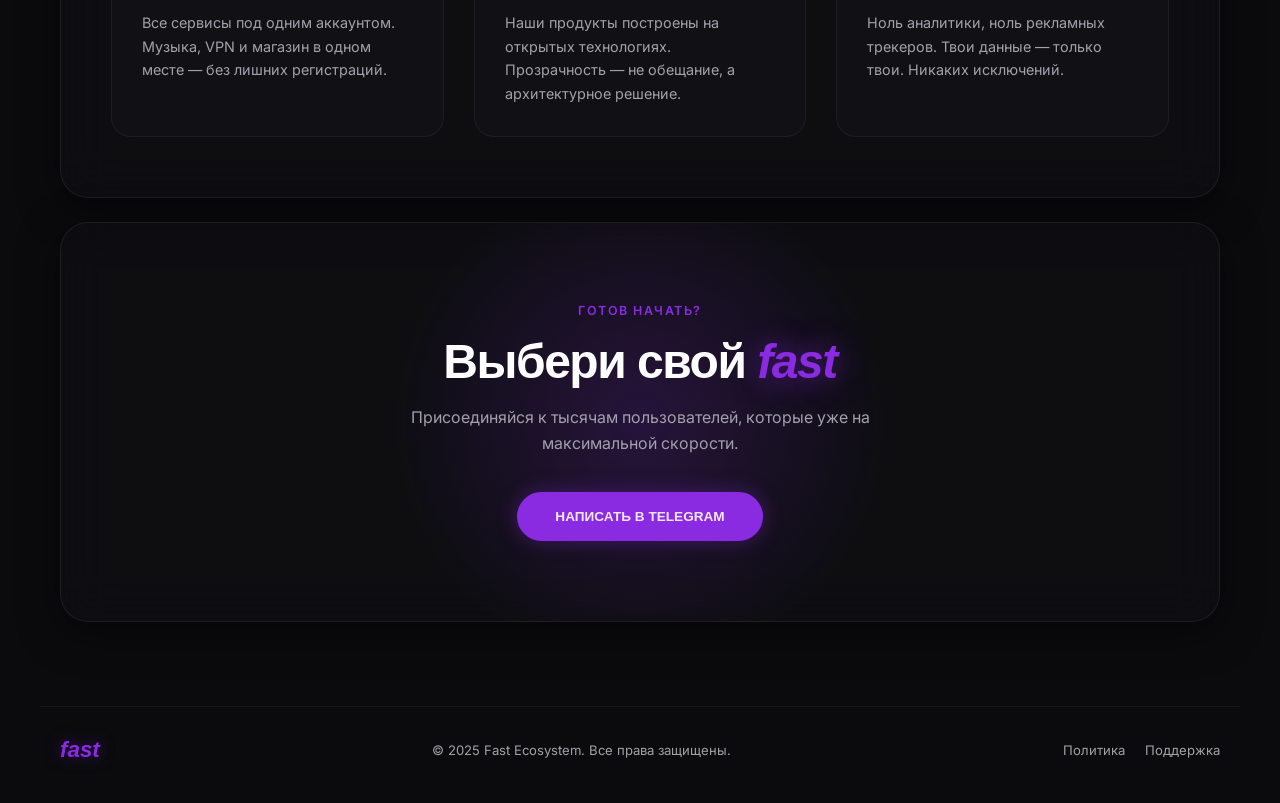
==== commit 8f4fe58e: "Update index.html" ====
--- a/index.html
+++ b/index.html
@@ -28,7 +28,7 @@
             <a href="#services">Сервисы</a>
             <a href="#stats">О нас</a>
         </nav>
-        <a href="t.me/fasti4kom" target="_blank" class="tg-link">
+        <a href="https://t.me/fasti4kom" target="_blank" class="tg-link">
             <svg xmlns="http://www.w3.org/2000/svg" viewBox="0 0 24 24" fill="none" stroke="currentColor" stroke-width="2" stroke-linecap="round" stroke-linejoin="round">
                 <line x1="22" y1="2" x2="11" y2="13"></line>
                 <polygon points="22 2 15 22 11 13 2 9 22 2"></polygon>
